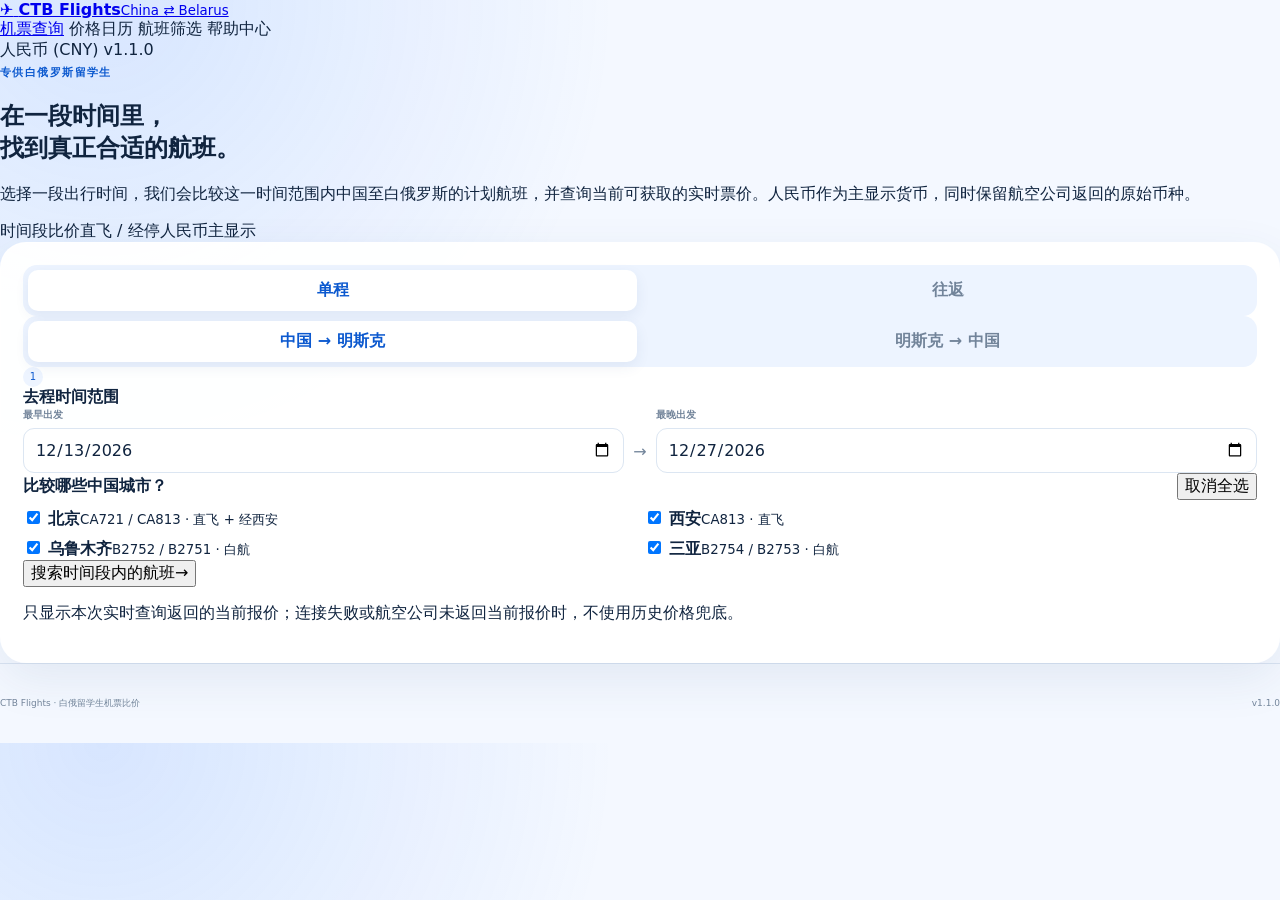
==== site/results.html @ 7a51fb87 "feat: add v1.1.0 dedicated comparison results page" ====
<!doctype html>
<html lang="zh-CN">
<head>
  <meta charset="utf-8">
  <meta name="viewport" content="width=device-width,initial-scale=1,viewport-fit=cover">
  <meta name="theme-color" content="#f4f7fb">
  <meta http-equiv="Cache-Control" content="no-cache, no-store, must-revalidate">
  <title>CTB Flights · 时间段航班价格比较</title>
  <link rel="stylesheet" href="./styles.css?v=1.1.0">
</head>
<body data-page="results">
  <header class="site-header">
    <a class="site-brand" href="./index.html"><span class="brand-mark">✈</span><span><strong>CTB Flights</strong><small>China ⇄ Belarus</small></span></a>
    <nav class="main-nav" aria-label="主导航">
      <a class="active" href="./index.html">机票查询</a>
      <a href="#calendarPanel">价格日历</a>
      <a href="#flightPanel">航班筛选</a>
      <span>帮助中心</span>
    </nav>
    <div class="header-actions"><span class="currency-chip">人民币 (CNY)</span><span class="version-chip" data-version></span></div>
  </header>

  <main class="results-main">
    <section class="results-intro">
      <div>
        <span class="eyebrow">搜索结果</span>
        <h1>时间段航班价格比较</h1>
        <p id="searchSummary">正在读取搜索条件…</p>
      </div>
      <div class="results-tools">
        <a id="editSearch" class="secondary-button" href="./index.html">修改搜索</a>
        <label class="sort-control">排序
          <select id="sortSelect">
            <option value="price">人民币价格最低</option>
            <option value="date">出发日期最早</option>
            <option value="duration">总时长最短</option>
          </select>
        </label>
      </div>
    </section>

    <div id="queryStatus" class="query-status"><span class="status-dot"></span>正在准备查询…</div>

    <section class="comparison-grid">
      <aside id="calendarPanel" class="panel calendar-panel">
        <div class="panel-title"><div><span class="eyebrow">日期视角</span><h2>价格日历</h2></div></div>
        <div id="calendarList" class="calendar-list"><div class="skeleton stack"></div></div>
      </aside>

      <section id="flightPanel" class="panel flight-panel">
        <div class="panel-title">
          <div><span class="eyebrow">快速比价</span><h2>航班横向比较</h2></div>
          <span id="resultCount" class="result-count">—</span>
        </div>
        <div id="flightList" class="flight-list">
          <div class="loading-card"><div class="spinner"></div><strong>正在查询航空公司当前价格…</strong><small>我们会逐批返回结果，单个航班失败不会拖累整批查询。</small></div>
        </div>
      </section>
    </section>
  </main>

  <footer class="site-footer"><span>CTB Flights · 白俄留学生机票比价</span><span data-version></span></footer>

  <script src="./js/flight-data.js?v=1.1.0" defer></script>
  <script src="./js/results.js?v=1.1.0" defer></script>
  <script src="./js/version.js?v=1.1.0" defer></script>
</body>
</html>
---- site/styles.css ----
/* CTB Flights v1.0.26 */
:root{--bg:#f4f8ff;--card:#fff;--text:#10243f;--muted:#72849a;--line:#dce6f2;--blue:#0c59cf;--blue2:#073f97;--green:#17845e;--green-bg:#eaf8f1;--red:#d53131;--orange:#a45b16;--shadow:0 16px 48px rgba(46,79,122,.09);--radius:22px}
*{box-sizing:border-box}html{scroll-behavior:smooth}body{margin:0;font-family:Inter,ui-sans-serif,system-ui,-apple-system,BlinkMacSystemFont,"Segoe UI","PingFang SC","Microsoft YaHei",sans-serif;color:var(--text);background:radial-gradient(circle at 8% 0,rgba(62,133,255,.16),transparent 32rem),var(--bg);-webkit-font-smoothing:antialiased}button,input,select{font:inherit}button{cursor:pointer}.hidden{display:none!important}.shell{width:min(1180px,calc(100% - 28px));margin:auto}.topbar{height:76px;display:flex;align-items:center;justify-content:space-between}.brand{display:flex;gap:11px;align-items:center}.brand-icon{width:40px;height:40px;border-radius:13px;display:grid;place-items:center;color:#fff;background:linear-gradient(145deg,var(--blue),var(--blue2));font-size:20px}.brand strong{display:block;font-size:15px}.brand small{display:block;color:var(--muted);font-size:10px;margin-top:2px}.version{padding:6px 10px;border:1px solid var(--line);border-radius:999px;background:rgba(255,255,255,.8);font-size:11px;color:var(--muted)}
.hero{display:grid;grid-template-columns:.92fr 1.08fr;gap:48px;align-items:center;padding:44px 0 54px}.eyebrow{font-size:11px;font-weight:850;letter-spacing:.13em;color:var(--blue)}.hero h1{font-size:clamp(40px,5.3vw,68px);line-height:1.05;letter-spacing:-.055em;margin:10px 0 16px}.hero p{font-size:16px;line-height:1.8;color:var(--muted);max-width:520px}.search-card,.panel{background:rgba(255,255,255,.94);border:1px solid rgba(255,255,255,.96);box-shadow:var(--shadow);border-radius:26px}.search-card{padding:22px}.segmented,.direction-tabs{display:grid;grid-template-columns:1fr 1fr;gap:6px;background:#edf4ff;padding:5px;border-radius:14px}.direction-tabs{margin-top:10px}.segmented button,.direction-tabs button{border:0;background:transparent;border-radius:10px;padding:10px;color:var(--muted);font-weight:750}.segmented button.active,.direction-tabs button.active{background:#fff;color:var(--blue);box-shadow:0 5px 14px rgba(46,79,122,.08)}.range{margin-top:18px}.range-label{display:flex;gap:8px;align-items:center;margin-bottom:8px;font-size:12px;font-weight:800}.step{width:20px;height:20px;border-radius:50%;display:grid;place-items:center;background:#edf4ff;color:var(--blue);font-size:10px}.date-grid{display:grid;grid-template-columns:1fr auto 1fr;gap:9px;align-items:end}.date-grid label span{display:block;margin-bottom:6px;font-size:10px;color:var(--muted);font-weight:700}.date-grid input{width:100%;padding:11px;border:1px solid var(--line);border-radius:11px;background:#fff;color:var(--text);outline:none}.date-grid input:focus{border-color:#91b8ef;box-shadow:0 0 0 3px rgba(12,89,207,.08)}.date-arrow{padding-bottom:12px;color:var(--muted)}.city-block{margin-top:18px}.field-head{display:flex;justify-content:space-between;align-items:center;margin-bottom:8px}.field-head span{font-size:11px;font-weight:750;color:var(--muted)}.text-btn{border:0;background:none;color:var(--blue);font-size:11px;font-weight:800}.city-grid{display:grid;grid-template-columns:1fr 1fr;gap:8px}.city-chip{display:flex;gap:8px;align-items:center;padding:10px;border:1px solid var(--line);border-radius:12px;background:#fff}.city-chip:has(input:checked){background:#f2f7ff;border-color:#a9c8ef}.city-chip input{accent-color:var(--blue)}.city-chip strong{font-size:13px}.city-chip small{display:block;color:var(--muted);font-size:9px;margin-top:2px;line-height:1.35}.search-btn{width:100%;border:0;border-radius:13px;background:linear-gradient(135deg,#0b63e5,#0948ad);color:#fff;padding:14px 16px;margin-top:18px;font-weight:850;display:flex;justify-content:space-between;align-items:center;box-shadow:0 11px 24px rgba(11,87,208,.2)}.search-btn:disabled{opacity:.65;cursor:wait}.source-note{margin-top:11px;padding:9px 11px;border-radius:11px;background:#f7faff;border:1px solid #e6edf7;color:#627791;font-size:9px;line-height:1.55}
.results{padding:24px 0 70px}.results-head{display:flex;align-items:end;justify-content:space-between;gap:20px;margin-bottom:14px}.results-head h2{font-size:27px;letter-spacing:-.03em;margin:5px 0 0}.sort{display:flex;align-items:center;gap:8px;color:var(--muted);font-size:10px}.sort select{border:1px solid var(--line);border-radius:10px;padding:8px 30px 8px 10px;background:#fff;color:var(--text)}.result-grid{display:grid;grid-template-columns:320px 1fr;gap:16px}.panel{padding:18px}.panel-head{display:flex;justify-content:space-between;align-items:center;margin-bottom:12px}.panel-head h3{margin:3px 0 0;font-size:18px}.count{padding:5px 8px;background:#edf4ff;color:var(--blue);font-size:9px;font-weight:850;border-radius:999px}.calendar-list{display:grid;gap:7px}.calendar-row{display:grid;grid-template-columns:62px 1fr auto;gap:8px;align-items:center;border:1px solid var(--line);border-radius:11px;padding:9px}.calendar-row.best{background:#f2fbf7;border-color:#b9e0d0}.calendar-date strong{font-size:11px;display:block}.calendar-date small,.calendar-route{font-size:9px;color:var(--muted)}.calendar-price{font-size:11px;font-weight:900;text-align:right}.calendar-price small{display:block;font-size:7px;font-weight:600;color:var(--muted);margin-top:2px}
.flight-list{display:grid;gap:8px}.flight-card{border:1px solid var(--line);border-radius:15px;background:#fff;overflow:hidden}.flight-card.best{border-color:#a9dac6}.flight-summary{display:grid;grid-template-columns:minmax(0,1fr) auto 22px;gap:10px;align-items:center;padding:13px 14px;cursor:pointer;min-height:78px}.flight-summary:hover{background:#fbfdff}.flight-card.open .flight-summary{background:#f8fbff;border-bottom:1px solid var(--line)}.summary-route{min-width:0}.summary-brand{display:flex;align-items:center;gap:7px;margin-bottom:6px}.summary-brand img{width:25px;height:16px;object-fit:contain}.type-pill{display:inline-flex;padding:4px 7px;border-radius:999px;background:var(--green-bg);color:var(--green);font-size:8px;font-weight:850}.type-pill.stop{background:#fff4e8;color:var(--orange)}.summary-route h4{margin:0;font-size:16px;white-space:normal;line-height:1.25}.summary-route small{display:block;margin-top:5px;color:var(--muted);font-size:9px}.summary-price{text-align:right;min-width:122px}.price-main{display:block;font-size:22px;font-weight:900;line-height:1.05}.price-native{display:block;margin-top:4px;color:var(--muted);font-size:8px}.price-tag{display:inline-block;margin-top:3px;font-size:8px;font-weight:850}.price-tag.business{color:var(--orange)}.price-tag.current{color:var(--green)}.price-tag.unavailable{color:var(--muted)}.chevron{font-size:18px;color:#8c9aad;transition:transform .18s}.flight-card.open .chevron{transform:rotate(180deg)}.flight-details{display:none;padding:0 14px 14px}.flight-card.open .flight-details{display:block}.leg-block+.leg-block{border-top:1px solid var(--line);margin-top:8px;padding-top:8px}.leg-label{font-size:9px;font-weight:850;color:var(--blue);margin-top:10px}.airline-line{display:flex;align-items:center;justify-content:space-between;gap:12px;padding:13px 0;border-bottom:1px solid var(--line)}.airline-id{display:flex;align-items:center;gap:10px;min-width:0}.airline-logo-wrap{width:148px;height:44px;display:flex;align-items:center;justify-content:flex-start;overflow:hidden}.airline-logo{display:block;max-width:142px;max-height:38px;object-fit:contain}.airline-text strong{display:block;font-size:11px}.airline-text small{display:block;font-size:8px;color:var(--muted)}.flight-no{text-align:right}.flight-no small{display:block;font-size:8px;color:var(--muted)}.flight-no strong{font-size:19px;color:var(--blue)}.timeline{display:grid;grid-template-columns:1fr 1.2fr 1fr;gap:12px;align-items:center;padding:16px 0}.airport-time strong{display:block;font-size:24px}.airport-time b{display:block;font-size:11px;margin-top:3px}.airport-time small{display:block;color:var(--muted);font-size:8px;margin-top:2px}.airport-time.end{text-align:right}.flight-mid{text-align:center;color:var(--muted);font-size:8px}.flight-line{height:1px;background:var(--line);position:relative;margin:8px 0}.flight-line:after{content:'✈';position:absolute;left:50%;top:50%;transform:translate(-50%,-50%);background:#fff;color:var(--blue);padding:0 5px}.chips{display:flex;gap:6px;flex-wrap:wrap;margin-bottom:10px}.chip{padding:5px 7px;background:#f4f7fb;border-radius:8px;color:#5f738b;font-size:8px}.official-box,.fare-box{border:1px solid #e2eaf4;border-radius:11px;background:#fbfdff;padding:10px;margin-top:9px}.official-box{background:#f3fbf7;border-color:#c8e7d9}.box-title{font-size:10px;font-weight:850;margin-bottom:7px}.fare-grid{display:grid;gap:5px}.fare-row{display:grid;grid-template-columns:1fr auto;gap:10px;border-top:1px dashed #e3eaf2;padding-top:6px;margin-top:2px;font-size:9px}.fare-row:first-child{border-top:0;padding-top:0}.fare-row span{color:var(--muted)}.fare-row strong{text-align:right}.seat-ok{color:var(--green)!important}.seat-none{color:var(--red)!important}.baggage-toggle{width:100%;border:1px solid var(--line);background:#fff;border-radius:10px;margin-top:9px;padding:9px 10px;display:flex;justify-content:space-between;color:#536b86;font-size:9px;font-weight:800}.baggage-content{display:none;padding:8px 10px;background:#f8faff;border-radius:0 0 10px 10px;font-size:9px;line-height:1.65;color:#5e7188}.baggage-wrap.open .baggage-content{display:block}.baggage-wrap.open .baggage-toggle{border-radius:10px 10px 0 0}.official-link{display:inline-block;margin-top:9px;font-size:9px;font-weight:800;color:var(--blue);text-decoration:none}.loading-card{min-height:150px;display:flex;flex-direction:column;align-items:center;justify-content:center;gap:10px;border:1px solid var(--line);border-radius:14px;background:#fbfdff;color:var(--muted);text-align:center}.spinner{width:30px;height:30px;border-radius:50%;border:3px solid #dce8f7;border-top-color:var(--blue);animation:spin .8s linear infinite}@keyframes spin{to{transform:rotate(360deg)}}.loading-card strong{font-size:13px;color:var(--text)}.loading-card small{font-size:9px}.empty{padding:28px;text-align:center;color:var(--muted);font-size:11px}.provider-warning{margin-bottom:10px;padding:9px 11px;border-radius:10px;background:#fffaf0;border:1px solid #eadfbf;font-size:9px;color:#6d6244;line-height:1.6}footer{min-height:80px;border-top:1px solid rgba(130,160,195,.25);display:flex;align-items:center;justify-content:space-between;color:var(--muted);font-size:9px}
@media(max-width:900px){.hero{grid-template-columns:1fr;gap:28px;padding-top:26px}.result-grid{grid-template-columns:1fr}.calendar-panel{order:2}.flights-panel{order:1}.calendar-list{display:flex;overflow-x:auto;padding-bottom:5px}.calendar-row{min-width:190px}.hero h1{font-size:48px}}
@media(max-width:620px){.shell{width:calc(100% - 18px)}.topbar{height:66px}.brand small{display:none}.hero{padding:18px 0 35px}.hero h1{font-size:38px}.hero p{font-size:13px}.search-card,.panel{border-radius:20px}.search-card{padding:14px}.date-grid{grid-template-columns:1fr}.date-arrow{display:none}.city-grid{grid-template-columns:1fr 1fr}.results-head{align-items:flex-start;flex-direction:column}.sort{width:100%;justify-content:space-between}.sort select{width:70%}.panel{padding:11px}.flight-summary{grid-template-columns:minmax(0,1fr) auto 18px;padding:11px;gap:7px}.summary-route h4{font-size:14px}.summary-price{min-width:104px}.price-main{font-size:19px}.airline-line{align-items:flex-start}.airline-logo-wrap{width:118px;height:38px}.airline-logo{max-width:114px;max-height:34px}.airline-text{display:none}.timeline{grid-template-columns:1fr .9fr 1fr;gap:6px}.airport-time strong{font-size:20px}.results-head h2{font-size:23px}footer{flex-direction:column;justify-content:center;gap:5px}.calendar-panel{display:none}}
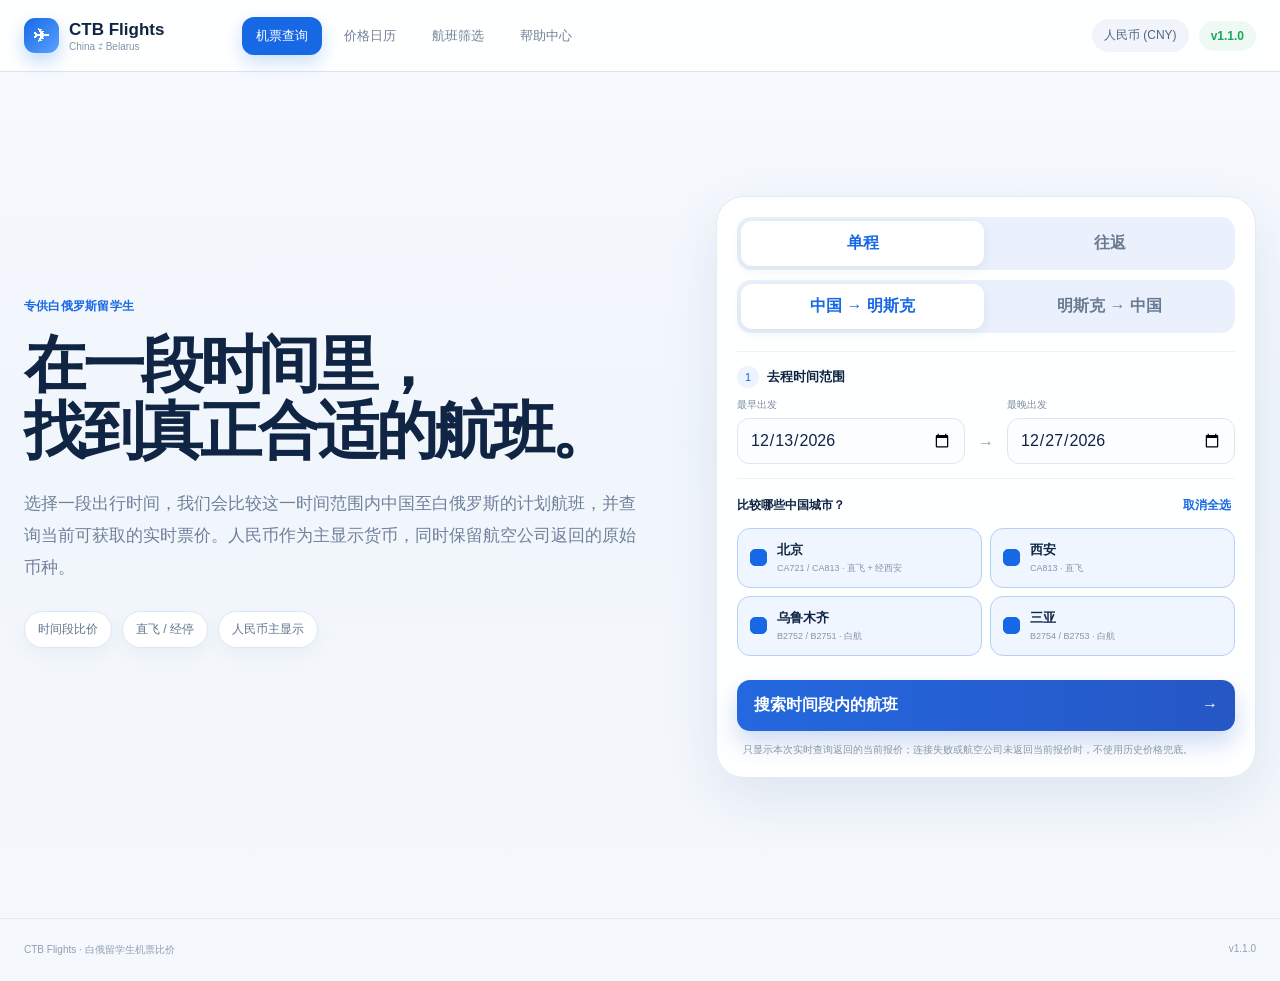
==== commit 3c6da2e9: "v1.1.0 load robust Air China logo renderer" ====
--- a/site/results.html
+++ b/site/results.html
@@ -7,6 +7,7 @@
   <meta http-equiv="Cache-Control" content="no-cache, no-store, must-revalidate">
   <title>CTB Flights · 时间段航班价格比较</title>
   <link rel="stylesheet" href="./styles.css?v=1.1.0">
+  <link rel="stylesheet" href="./logo-fix.css?v=1.1.0">
 </head>
 <body data-page="results">
   <header class="site-header">
@@ -63,6 +64,7 @@
 
   <script src="./js/flight-data.js?v=1.1.0" defer></script>
   <script src="./js/results.js?v=1.1.0" defer></script>
+  <script src="./js/logo-fix.js?v=1.1.0" defer></script>
   <script src="./js/version.js?v=1.1.0" defer></script>
 </body>
 </html>
--- a/site/styles.css
+++ b/site/styles.css
@@ -1,8 +1 @@
-/* CTB Flights v1.0.26 */
-:root{--bg:#f4f8ff;--card:#fff;--text:#10243f;--muted:#72849a;--line:#dce6f2;--blue:#0c59cf;--blue2:#073f97;--green:#17845e;--green-bg:#eaf8f1;--red:#d53131;--orange:#a45b16;--shadow:0 16px 48px rgba(46,79,122,.09);--radius:22px}
-*{box-sizing:border-box}html{scroll-behavior:smooth}body{margin:0;font-family:Inter,ui-sans-serif,system-ui,-apple-system,BlinkMacSystemFont,"Segoe UI","PingFang SC","Microsoft YaHei",sans-serif;color:var(--text);background:radial-gradient(circle at 8% 0,rgba(62,133,255,.16),transparent 32rem),var(--bg);-webkit-font-smoothing:antialiased}button,input,select{font:inherit}button{cursor:pointer}.hidden{display:none!important}.shell{width:min(1180px,calc(100% - 28px));margin:auto}.topbar{height:76px;display:flex;align-items:center;justify-content:space-between}.brand{display:flex;gap:11px;align-items:center}.brand-icon{width:40px;height:40px;border-radius:13px;display:grid;place-items:center;color:#fff;background:linear-gradient(145deg,var(--blue),var(--blue2));font-size:20px}.brand strong{display:block;font-size:15px}.brand small{display:block;color:var(--muted);font-size:10px;margin-top:2px}.version{padding:6px 10px;border:1px solid var(--line);border-radius:999px;background:rgba(255,255,255,.8);font-size:11px;color:var(--muted)}
-.hero{display:grid;grid-template-columns:.92fr 1.08fr;gap:48px;align-items:center;padding:44px 0 54px}.eyebrow{font-size:11px;font-weight:850;letter-spacing:.13em;color:var(--blue)}.hero h1{font-size:clamp(40px,5.3vw,68px);line-height:1.05;letter-spacing:-.055em;margin:10px 0 16px}.hero p{font-size:16px;line-height:1.8;color:var(--muted);max-width:520px}.search-card,.panel{background:rgba(255,255,255,.94);border:1px solid rgba(255,255,255,.96);box-shadow:var(--shadow);border-radius:26px}.search-card{padding:22px}.segmented,.direction-tabs{display:grid;grid-template-columns:1fr 1fr;gap:6px;background:#edf4ff;padding:5px;border-radius:14px}.direction-tabs{margin-top:10px}.segmented button,.direction-tabs button{border:0;background:transparent;border-radius:10px;padding:10px;color:var(--muted);font-weight:750}.segmented button.active,.direction-tabs button.active{background:#fff;color:var(--blue);box-shadow:0 5px 14px rgba(46,79,122,.08)}.range{margin-top:18px}.range-label{display:flex;gap:8px;align-items:center;margin-bottom:8px;font-size:12px;font-weight:800}.step{width:20px;height:20px;border-radius:50%;display:grid;place-items:center;background:#edf4ff;color:var(--blue);font-size:10px}.date-grid{display:grid;grid-template-columns:1fr auto 1fr;gap:9px;align-items:end}.date-grid label span{display:block;margin-bottom:6px;font-size:10px;color:var(--muted);font-weight:700}.date-grid input{width:100%;padding:11px;border:1px solid var(--line);border-radius:11px;background:#fff;color:var(--text);outline:none}.date-grid input:focus{border-color:#91b8ef;box-shadow:0 0 0 3px rgba(12,89,207,.08)}.date-arrow{padding-bottom:12px;color:var(--muted)}.city-block{margin-top:18px}.field-head{display:flex;justify-content:space-between;align-items:center;margin-bottom:8px}.field-head span{font-size:11px;font-weight:750;color:var(--muted)}.text-btn{border:0;background:none;color:var(--blue);font-size:11px;font-weight:800}.city-grid{display:grid;grid-template-columns:1fr 1fr;gap:8px}.city-chip{display:flex;gap:8px;align-items:center;padding:10px;border:1px solid var(--line);border-radius:12px;background:#fff}.city-chip:has(input:checked){background:#f2f7ff;border-color:#a9c8ef}.city-chip input{accent-color:var(--blue)}.city-chip strong{font-size:13px}.city-chip small{display:block;color:var(--muted);font-size:9px;margin-top:2px;line-height:1.35}.search-btn{width:100%;border:0;border-radius:13px;background:linear-gradient(135deg,#0b63e5,#0948ad);color:#fff;padding:14px 16px;margin-top:18px;font-weight:850;display:flex;justify-content:space-between;align-items:center;box-shadow:0 11px 24px rgba(11,87,208,.2)}.search-btn:disabled{opacity:.65;cursor:wait}.source-note{margin-top:11px;padding:9px 11px;border-radius:11px;background:#f7faff;border:1px solid #e6edf7;color:#627791;font-size:9px;line-height:1.55}
-.results{padding:24px 0 70px}.results-head{display:flex;align-items:end;justify-content:space-between;gap:20px;margin-bottom:14px}.results-head h2{font-size:27px;letter-spacing:-.03em;margin:5px 0 0}.sort{display:flex;align-items:center;gap:8px;color:var(--muted);font-size:10px}.sort select{border:1px solid var(--line);border-radius:10px;padding:8px 30px 8px 10px;background:#fff;color:var(--text)}.result-grid{display:grid;grid-template-columns:320px 1fr;gap:16px}.panel{padding:18px}.panel-head{display:flex;justify-content:space-between;align-items:center;margin-bottom:12px}.panel-head h3{margin:3px 0 0;font-size:18px}.count{padding:5px 8px;background:#edf4ff;color:var(--blue);font-size:9px;font-weight:850;border-radius:999px}.calendar-list{display:grid;gap:7px}.calendar-row{display:grid;grid-template-columns:62px 1fr auto;gap:8px;align-items:center;border:1px solid var(--line);border-radius:11px;padding:9px}.calendar-row.best{background:#f2fbf7;border-color:#b9e0d0}.calendar-date strong{font-size:11px;display:block}.calendar-date small,.calendar-route{font-size:9px;color:var(--muted)}.calendar-price{font-size:11px;font-weight:900;text-align:right}.calendar-price small{display:block;font-size:7px;font-weight:600;color:var(--muted);margin-top:2px}
-.flight-list{display:grid;gap:8px}.flight-card{border:1px solid var(--line);border-radius:15px;background:#fff;overflow:hidden}.flight-card.best{border-color:#a9dac6}.flight-summary{display:grid;grid-template-columns:minmax(0,1fr) auto 22px;gap:10px;align-items:center;padding:13px 14px;cursor:pointer;min-height:78px}.flight-summary:hover{background:#fbfdff}.flight-card.open .flight-summary{background:#f8fbff;border-bottom:1px solid var(--line)}.summary-route{min-width:0}.summary-brand{display:flex;align-items:center;gap:7px;margin-bottom:6px}.summary-brand img{width:25px;height:16px;object-fit:contain}.type-pill{display:inline-flex;padding:4px 7px;border-radius:999px;background:var(--green-bg);color:var(--green);font-size:8px;font-weight:850}.type-pill.stop{background:#fff4e8;color:var(--orange)}.summary-route h4{margin:0;font-size:16px;white-space:normal;line-height:1.25}.summary-route small{display:block;margin-top:5px;color:var(--muted);font-size:9px}.summary-price{text-align:right;min-width:122px}.price-main{display:block;font-size:22px;font-weight:900;line-height:1.05}.price-native{display:block;margin-top:4px;color:var(--muted);font-size:8px}.price-tag{display:inline-block;margin-top:3px;font-size:8px;font-weight:850}.price-tag.business{color:var(--orange)}.price-tag.current{color:var(--green)}.price-tag.unavailable{color:var(--muted)}.chevron{font-size:18px;color:#8c9aad;transition:transform .18s}.flight-card.open .chevron{transform:rotate(180deg)}.flight-details{display:none;padding:0 14px 14px}.flight-card.open .flight-details{display:block}.leg-block+.leg-block{border-top:1px solid var(--line);margin-top:8px;padding-top:8px}.leg-label{font-size:9px;font-weight:850;color:var(--blue);margin-top:10px}.airline-line{display:flex;align-items:center;justify-content:space-between;gap:12px;padding:13px 0;border-bottom:1px solid var(--line)}.airline-id{display:flex;align-items:center;gap:10px;min-width:0}.airline-logo-wrap{width:148px;height:44px;display:flex;align-items:center;justify-content:flex-start;overflow:hidden}.airline-logo{display:block;max-width:142px;max-height:38px;object-fit:contain}.airline-text strong{display:block;font-size:11px}.airline-text small{display:block;font-size:8px;color:var(--muted)}.flight-no{text-align:right}.flight-no small{display:block;font-size:8px;color:var(--muted)}.flight-no strong{font-size:19px;color:var(--blue)}.timeline{display:grid;grid-template-columns:1fr 1.2fr 1fr;gap:12px;align-items:center;padding:16px 0}.airport-time strong{display:block;font-size:24px}.airport-time b{display:block;font-size:11px;margin-top:3px}.airport-time small{display:block;color:var(--muted);font-size:8px;margin-top:2px}.airport-time.end{text-align:right}.flight-mid{text-align:center;color:var(--muted);font-size:8px}.flight-line{height:1px;background:var(--line);position:relative;margin:8px 0}.flight-line:after{content:'✈';position:absolute;left:50%;top:50%;transform:translate(-50%,-50%);background:#fff;color:var(--blue);padding:0 5px}.chips{display:flex;gap:6px;flex-wrap:wrap;margin-bottom:10px}.chip{padding:5px 7px;background:#f4f7fb;border-radius:8px;color:#5f738b;font-size:8px}.official-box,.fare-box{border:1px solid #e2eaf4;border-radius:11px;background:#fbfdff;padding:10px;margin-top:9px}.official-box{background:#f3fbf7;border-color:#c8e7d9}.box-title{font-size:10px;font-weight:850;margin-bottom:7px}.fare-grid{display:grid;gap:5px}.fare-row{display:grid;grid-template-columns:1fr auto;gap:10px;border-top:1px dashed #e3eaf2;padding-top:6px;margin-top:2px;font-size:9px}.fare-row:first-child{border-top:0;padding-top:0}.fare-row span{color:var(--muted)}.fare-row strong{text-align:right}.seat-ok{color:var(--green)!important}.seat-none{color:var(--red)!important}.baggage-toggle{width:100%;border:1px solid var(--line);background:#fff;border-radius:10px;margin-top:9px;padding:9px 10px;display:flex;justify-content:space-between;color:#536b86;font-size:9px;font-weight:800}.baggage-content{display:none;padding:8px 10px;background:#f8faff;border-radius:0 0 10px 10px;font-size:9px;line-height:1.65;color:#5e7188}.baggage-wrap.open .baggage-content{display:block}.baggage-wrap.open .baggage-toggle{border-radius:10px 10px 0 0}.official-link{display:inline-block;margin-top:9px;font-size:9px;font-weight:800;color:var(--blue);text-decoration:none}.loading-card{min-height:150px;display:flex;flex-direction:column;align-items:center;justify-content:center;gap:10px;border:1px solid var(--line);border-radius:14px;background:#fbfdff;color:var(--muted);text-align:center}.spinner{width:30px;height:30px;border-radius:50%;border:3px solid #dce8f7;border-top-color:var(--blue);animation:spin .8s linear infinite}@keyframes spin{to{transform:rotate(360deg)}}.loading-card strong{font-size:13px;color:var(--text)}.loading-card small{font-size:9px}.empty{padding:28px;text-align:center;color:var(--muted);font-size:11px}.provider-warning{margin-bottom:10px;padding:9px 11px;border-radius:10px;background:#fffaf0;border:1px solid #eadfbf;font-size:9px;color:#6d6244;line-height:1.6}footer{min-height:80px;border-top:1px solid rgba(130,160,195,.25);display:flex;align-items:center;justify-content:space-between;color:var(--muted);font-size:9px}
-@media(max-width:900px){.hero{grid-template-columns:1fr;gap:28px;padding-top:26px}.result-grid{grid-template-columns:1fr}.calendar-panel{order:2}.flights-panel{order:1}.calendar-list{display:flex;overflow-x:auto;padding-bottom:5px}.calendar-row{min-width:190px}.hero h1{font-size:48px}}
-@media(max-width:620px){.shell{width:calc(100% - 18px)}.topbar{height:66px}.brand small{display:none}.hero{padding:18px 0 35px}.hero h1{font-size:38px}.hero p{font-size:13px}.search-card,.panel{border-radius:20px}.search-card{padding:14px}.date-grid{grid-template-columns:1fr}.date-arrow{display:none}.city-grid{grid-template-columns:1fr 1fr}.results-head{align-items:flex-start;flex-direction:column}.sort{width:100%;justify-content:space-between}.sort select{width:70%}.panel{padding:11px}.flight-summary{grid-template-columns:minmax(0,1fr) auto 18px;padding:11px;gap:7px}.summary-route h4{font-size:14px}.summary-price{min-width:104px}.price-main{font-size:19px}.airline-line{align-items:flex-start}.airline-logo-wrap{width:118px;height:38px}.airline-logo{max-width:114px;max-height:34px}.airline-text{display:none}.timeline{grid-template-columns:1fr .9fr 1fr;gap:6px}.airport-time strong{font-size:20px}.results-head h2{font-size:23px}footer{flex-direction:column;justify-content:center;gap:5px}.calendar-panel{display:none}}
+:root{--bg:#f3f7fd;--panel:#fff;--ink:#102544;--muted:#6e7f98;--line:#dce6f3;--blue:#1768e5;--blue2:#2f63d8;--blue-soft:#edf4ff;--green:#18a75b;--green-soft:#e9f8ef;--orange:#c7842b;--orange-soft:#fff4df;--shadow:0 20px 55px rgba(35,75,132,.10);--radius:24px;font-family:Inter,"PingFang SC","Microsoft YaHei",Arial,sans-serif}*{box-sizing:border-box}html{scroll-behavior:smooth}body{margin:0;background:linear-gradient(180deg,#f7faff 0,#f1f6fc 45%,#f5f8fc 100%);color:var(--ink);min-height:100vh}button,input,select{font:inherit}button{cursor:pointer}a{color:inherit;text-decoration:none}.hidden{display:none!important}.site-header{height:72px;padding:0 max(24px,calc((100vw - 1440px)/2));display:flex;align-items:center;gap:30px;background:rgba(255,255,255,.86);backdrop-filter:blur(14px);border-bottom:1px solid rgba(213,225,241,.9);position:sticky;top:0;z-index:30}.site-brand{display:flex;align-items:center;gap:10px;min-width:188px}.brand-mark{width:35px;height:35px;display:grid;place-items:center;border-radius:11px;background:linear-gradient(135deg,#1768e5,#59a2ff);color:#fff;box-shadow:0 8px 18px rgba(23,104,229,.25)}.site-brand strong{display:block;font-size:17px}.site-brand small{display:block;font-size:10px;color:#8493a9;margin-top:1px}.main-nav{display:flex;align-items:center;gap:8px;flex:1}.main-nav a,.main-nav span{padding:10px 14px;border-radius:12px;font-size:13px;color:#72829a;white-space:nowrap}.main-nav .active{background:var(--blue);color:#fff;box-shadow:0 7px 18px rgba(23,104,229,.22)}.header-actions{display:flex;align-items:center;gap:10px}.currency-chip,.version-chip{font-size:12px;padding:8px 12px;border-radius:999px;background:#f1f5fb;color:#52647e}.version-chip{color:var(--green);font-weight:800;background:#eef9f3}.home-main{max-width:1320px;margin:0 auto;padding:70px 24px 86px}.home-hero{display:grid;grid-template-columns:minmax(0,1fr) 540px;gap:72px;align-items:center;min-height:690px}.hero-copy{padding:20px 0 50px}.eyebrow{font-size:12px;font-weight:800;color:var(--blue);letter-spacing:.02em}.hero-copy h1{font-size:62px;line-height:1.06;letter-spacing:-.055em;margin:17px 0 24px;max-width:660px}.hero-copy p{font-size:17px;line-height:1.9;color:#6f819b;max-width:630px}.hero-points{display:flex;flex-wrap:wrap;gap:10px;margin-top:26px}.hero-points span{font-size:12px;padding:9px 13px;border-radius:999px;background:#fff;border:1px solid var(--line);color:#62758f;box-shadow:0 6px 18px rgba(34,74,127,.05)}.search-card{background:rgba(255,255,255,.96);border:1px solid #e1eaf5;border-radius:28px;padding:20px;box-shadow:var(--shadow)}.segmented{display:grid;grid-template-columns:1fr 1fr;gap:4px;background:#eaf1fc;border-radius:14px;padding:4px;margin-bottom:10px}.segmented button{border:0;background:transparent;color:#6a7a92;border-radius:11px;padding:12px;font-weight:750}.segmented button.active{background:#fff;color:var(--blue);box-shadow:0 3px 12px rgba(39,76,129,.09)}.direction-segment{margin-bottom:18px}.form-section{padding:14px 0;border-top:1px solid #edf2f7}.section-title{display:flex;align-items:center;gap:8px;margin-bottom:10px;font-size:13px}.step{width:22px;height:22px;border-radius:50%;display:grid;place-items:center;background:var(--blue-soft);color:var(--blue);font-size:11px}.date-grid{display:grid;grid-template-columns:1fr 26px 1fr;align-items:end;gap:8px}.date-grid label span{display:block;font-size:10px;color:#7f8ea2;margin-bottom:6px}.date-grid input{width:100%;padding:12px;border:1px solid var(--line);border-radius:12px;background:#fbfdff;color:var(--ink);outline:none}.date-grid input:focus{border-color:#91b8f3;box-shadow:0 0 0 3px rgba(23,104,229,.08)}.date-arrow{height:42px;display:grid;place-items:center;color:#8b9bb0}.field-head{display:flex;justify-content:space-between;align-items:center;margin-bottom:10px;font-size:12px}.link-button{border:0;background:none;color:var(--blue);font-weight:700;padding:4px}.city-grid{display:grid;grid-template-columns:1fr 1fr;gap:8px}.city-option{position:relative;display:flex;align-items:center;gap:10px;border:1px solid var(--line);border-radius:13px;padding:11px 12px;background:#fbfdff;cursor:pointer;min-height:60px}.city-option input{position:absolute;opacity:0;pointer-events:none}.city-check{width:17px;height:17px;border-radius:5px;border:1.5px solid #aebbd0;background:#fff;flex:0 0 auto}.city-option:has(input:checked){border-color:#b8cff6;background:#f0f6ff}.city-option:has(input:checked) .city-check{background:var(--blue);border-color:var(--blue);box-shadow:inset 0 0 0 4px var(--blue)}.city-option strong{font-size:13px;display:block}.city-option small{display:block;color:#8695a9;font-size:9px;margin-top:3px}.primary-search{width:100%;margin-top:10px;border:0;border-radius:13px;background:linear-gradient(90deg,#2468df,#2657c5);color:#fff;padding:15px 17px;display:flex;justify-content:space-between;align-items:center;font-weight:800;box-shadow:0 12px 24px rgba(30,92,205,.22)}.primary-search:disabled{opacity:.65;cursor:wait}.search-note{font-size:10px;line-height:1.55;color:#8796a9;margin:11px 6px 0}.site-footer{max-width:1320px;margin:0 auto;padding:24px;display:flex;justify-content:space-between;color:#90a0b4;font-size:10px;border-top:1px solid #e1e9f3}.results-main{max-width:1440px;margin:0 auto;padding:52px 24px 80px}.results-intro{display:flex;justify-content:space-between;gap:30px;align-items:flex-end;margin-bottom:16px}.results-intro h1{font-size:34px;margin:8px 0 8px;letter-spacing:-.035em}.results-intro p{margin:0;color:#72829a;font-size:13px}.results-tools{display:flex;align-items:center;gap:12px}.secondary-button{padding:11px 15px;border:1px solid var(--line);border-radius:12px;background:#fff;color:var(--blue);font-weight:700;font-size:12px}.sort-control{display:flex;align-items:center;gap:8px;font-size:11px;color:#77869b}.sort-control select{border:1px solid var(--line);border-radius:12px;background:#fff;padding:11px 38px 11px 13px;color:var(--ink);outline:none}.query-status{display:flex;align-items:center;gap:8px;min-height:34px;margin:12px 0 16px;padding:8px 12px;border:1px solid #e2eaf4;background:#f9fbfe;border-radius:10px;color:#74849a;font-size:11px}.status-dot{width:7px;height:7px;border-radius:50%;background:var(--blue);box-shadow:0 0 0 4px rgba(23,104,229,.08)}.comparison-grid{display:grid;grid-template-columns:310px minmax(0,1fr);gap:16px;align-items:start}.panel{background:rgba(255,255,255,.96);border:1px solid #e2eaf4;border-radius:26px;box-shadow:var(--shadow)}.calendar-panel{padding:18px;position:sticky;top:90px}.flight-panel{padding:18px}.panel-title{display:flex;justify-content:space-between;align-items:center;margin-bottom:14px}.panel-title h2{margin:5px 0 0;font-size:20px;letter-spacing:-.02em}.result-count{font-size:11px;padding:7px 10px;border-radius:999px;background:var(--blue-soft);color:var(--blue);font-weight:750}.calendar-list{display:flex;flex-direction:column;gap:8px}.calendar-row{display:grid;grid-template-columns:78px minmax(0,1fr) 84px;gap:8px;align-items:center;border:1px solid var(--line);border-radius:13px;padding:11px;background:#fff;min-height:67px}.calendar-row.best{border-color:#b8dfca;background:#f1fbf5}.calendar-date strong,.calendar-price strong{display:block;font-size:13px}.calendar-date small,.calendar-route small,.calendar-price small{display:block;font-size:9px;color:#8797ab;margin-top:3px}.calendar-route span{display:block;font-size:9.5px;color:#647891;white-space:nowrap;overflow:hidden;text-overflow:ellipsis}.calendar-price{text-align:right}.calendar-row.best .calendar-price small{color:var(--green);font-weight:750}.flight-list{display:flex;flex-direction:column;gap:10px}.flight-card{border:1px solid var(--line);border-radius:16px;background:#fff;overflow:hidden;transition:.18s ease}.flight-card.best{border-color:#9fdab9}.flight-card:hover{box-shadow:0 8px 25px rgba(32,72,124,.07)}.flight-summary{width:100%;display:grid;grid-template-columns:minmax(270px,1.25fr) 220px 160px 24px;gap:16px;align-items:center;border:0;background:transparent;text-align:left;padding:15px 17px;color:inherit}.route-line{display:flex;align-items:center;gap:10px;min-width:0}.route-line h3{font-size:17px;letter-spacing:-.02em;margin:0;white-space:nowrap;overflow:hidden;text-overflow:ellipsis}.route-tag{font-size:9px;padding:5px 8px;border-radius:999px;background:var(--green-soft);color:#1c9252;font-weight:750;white-space:nowrap}.route-tag.stop{background:var(--orange-soft);color:var(--orange)}.summary-route>small{display:block;color:#8493a7;font-size:10px;margin-top:5px}.summary-airline{display:flex;align-items:center;justify-content:center;min-height:50px}.summary-logo{display:block;max-width:185px;max-height:52px;width:auto;height:auto;object-fit:contain}.summary-logo.carrier-ca{max-width:160px}.summary-price{text-align:right}.summary-price strong{display:block;font-size:22px;letter-spacing:-.025em}.summary-price small{display:block;margin-top:3px;color:#7c8da4;font-size:10px}.summary-price em{display:inline-block;margin-top:5px;font-style:normal;font-size:9px;background:var(--green);color:#fff;padding:4px 8px;border-radius:999px}.chevron{color:#7890aa;font-size:17px;transition:transform .2s}.flight-card.open .chevron{transform:rotate(180deg)}.flight-details{display:none;border-top:1px solid var(--line);padding:0 18px 18px}.flight-card.open .flight-details{display:block}.leg-detail{padding:13px 0}.leg-detail+.leg-detail{border-top:1px solid #e8eef5}.detail-label{font-size:11px;color:var(--blue);font-weight:800;margin-bottom:9px}.airline-detail-head{display:flex;align-items:center;justify-content:space-between;border-bottom:1px solid var(--line);padding:6px 0 14px}.detail-logo{display:block;max-width:260px;max-height:74px;width:auto;height:auto;object-fit:contain}.detail-logo.carrier-ca{max-width:235px}.flight-number{text-align:right}.flight-number small{display:block;color:#8595aa;font-size:9px}.flight-number strong{display:block;color:#245dcf;font-size:22px;margin-top:3px}.timeline{display:grid;grid-template-columns:180px 1fr 180px;gap:20px;align-items:center;padding:20px 0}.timeline>div>strong{display:block;font-size:30px}.timeline>div>b{display:block;font-size:13px;margin-top:3px}.timeline>div>small{display:block;font-size:9px;color:#8998ab;margin-top:3px}.timeline-end{text-align:right}.timeline-mid{text-align:center;color:#74869c;font-size:10px}.timeline-mid i{display:block;height:1px;background:linear-gradient(90deg,#ccd8e7,#75a5e9,#ccd8e7);position:relative;margin:9px 0}.timeline-mid i:after{content:'✈';position:absolute;left:50%;top:50%;transform:translate(-50%,-50%);background:#fff;color:var(--blue);padding:0 7px;font-style:normal}.detail-chips{display:flex;flex-wrap:wrap;gap:6px}.detail-chips span{font-size:9px;color:#667a93;padding:6px 9px;border-radius:999px;background:#f3f6fa}.fare-box{margin-top:14px;border:1px solid var(--line);background:#fbfcfe;border-radius:13px;padding:11px 13px}.fare-box.live-box{background:#f4fbf7;border-color:#cfe8db}.fare-title{font-size:11px;font-weight:800;margin-bottom:7px}.fare-row{display:flex;justify-content:space-between;gap:16px;padding:5px 0;border-top:1px dashed #e3eaf2;font-size:10px}.fare-row span{color:#7d8ca0}.fare-row strong{text-align:right}.baggage-block{margin-top:10px;border:1px solid var(--line);border-radius:12px;overflow:hidden}.baggage-toggle{width:100%;border:0;background:#fff;display:flex;justify-content:space-between;padding:11px 13px;color:#294565;font-size:10px;font-weight:750}.baggage-content{display:none;padding:11px 13px;border-top:1px solid var(--line);background:#fafcff;color:#65778f;font-size:10px;line-height:1.65}.baggage-block.open .baggage-content{display:block}.official-link{display:inline-block;margin-top:12px;color:var(--blue);font-size:10px;font-weight:750}.loading-card{min-height:240px;display:flex;flex-direction:column;align-items:center;justify-content:center;text-align:center;color:#71839a}.loading-card strong{margin-top:13px;font-size:15px;color:var(--ink)}.loading-card small{margin-top:6px;font-size:10px}.spinner{width:30px;height:30px;border-radius:50%;border:3px solid #dfe9f6;border-top-color:var(--blue);animation:spin .8s linear infinite}.skeleton.stack{height:310px;border-radius:14px;background:linear-gradient(100deg,#f0f4f9 25%,#f8fbfe 37%,#f0f4f9 63%);background-size:400% 100%;animation:shimmer 1.2s infinite}.empty{padding:38px;text-align:center;color:#8a99ad;font-size:12px}@keyframes spin{to{transform:rotate(360deg)}}@keyframes shimmer{0%{background-position:100% 0}100%{background-position:0 0}}@media(max-width:1080px){.main-nav{display:none}.home-hero{grid-template-columns:1fr;gap:30px;min-height:auto}.hero-copy{text-align:center;padding-bottom:0}.hero-copy h1,.hero-copy p{margin-left:auto;margin-right:auto}.search-card{max-width:600px;width:100%;margin:0 auto}.comparison-grid{grid-template-columns:1fr}.calendar-panel{position:static}.calendar-list{display:grid;grid-template-columns:repeat(2,minmax(0,1fr))}.flight-summary{grid-template-columns:minmax(250px,1fr) 180px 150px 24px}.summary-logo{max-width:160px}}@media(max-width:760px){.site-header{height:62px;padding:0 14px;gap:10px}.site-brand{min-width:0}.site-brand small{display:none}.currency-chip{display:none}.version-chip{padding:6px 9px}.home-main{padding:32px 16px 58px}.home-hero{gap:24px}.hero-copy{text-align:left}.hero-copy h1{font-size:43px;letter-spacing:-.045em;margin-top:12px}.hero-copy p{font-size:14px;line-height:1.75}.search-card{padding:14px;border-radius:22px}.city-grid{grid-template-columns:1fr}.date-grid{grid-template-columns:1fr 18px 1fr}.results-main{padding:30px 12px 60px}.results-intro{align-items:flex-start;flex-direction:column}.results-intro h1{font-size:28px}.results-tools{width:100%;justify-content:space-between}.sort-control select{max-width:190px}.comparison-grid{gap:12px}.panel{border-radius:20px}.calendar-panel,.flight-panel{padding:12px}.calendar-list{display:flex;flex-direction:row;overflow-x:auto;padding-bottom:4px}.calendar-row{min-width:250px}.flight-summary{grid-template-columns:minmax(0,1fr) 100px 18px;gap:8px;padding:13px}.summary-airline{display:none}.route-line{gap:6px}.route-line h3{font-size:15px}.summary-price strong{font-size:18px}.summary-price small{font-size:8px;max-width:100px;white-space:nowrap;overflow:hidden;text-overflow:ellipsis}.timeline{grid-template-columns:1fr 100px 1fr;gap:8px}.timeline>div>strong{font-size:24px}.detail-logo{max-width:190px}.airline-detail-head{align-items:flex-start}.site-footer{padding:18px 14px;flex-direction:column;gap:6px}}@media(max-width:460px){.hero-copy h1{font-size:38px}.date-grid{grid-template-columns:1fr}.date-arrow{height:18px}.calendar-row{min-width:235px}.flight-summary{grid-template-columns:minmax(0,1fr) 88px 16px}.route-tag{font-size:8px;padding:4px 6px}.summary-price strong{font-size:17px}.timeline{grid-template-columns:1fr}.timeline-mid{padding:3px 0}.timeline-end{text-align:left}.airline-detail-head{gap:12px}.detail-logo{max-width:160px}.flight-number strong{font-size:19px}}
--- a/site/logo-fix.css
+++ b/site/logo-fix.css
@@ -0,0 +1 @@
+.airchina-fallback{display:inline-flex;align-items:center;gap:10px;min-width:190px;color:#111;line-height:1}.airchina-fallback-mark{display:grid;place-items:center;width:46px;height:46px;border-radius:50%;border:3px solid #d9232e;color:#d9232e;font-weight:900;font-size:12px}.airchina-fallback-text{display:flex;flex-direction:column;align-items:flex-start;gap:5px}.airchina-fallback-text b{font-size:22px;font-weight:900;font-style:italic;letter-spacing:.02em}.airchina-fallback-text small{font-size:12px;font-weight:700;color:#111}.summary-airline .airchina-fallback{transform:scale(.82);transform-origin:center}.airline-detail-head .airchina-fallback{transform:scale(1.05);transform-origin:left center}@media(max-width:760px){.airchina-fallback{min-width:150px;gap:7px}.airchina-fallback-mark{width:36px;height:36px;font-size:10px}.airchina-fallback-text b{font-size:17px}.airchina-fallback-text small{font-size:10px}}
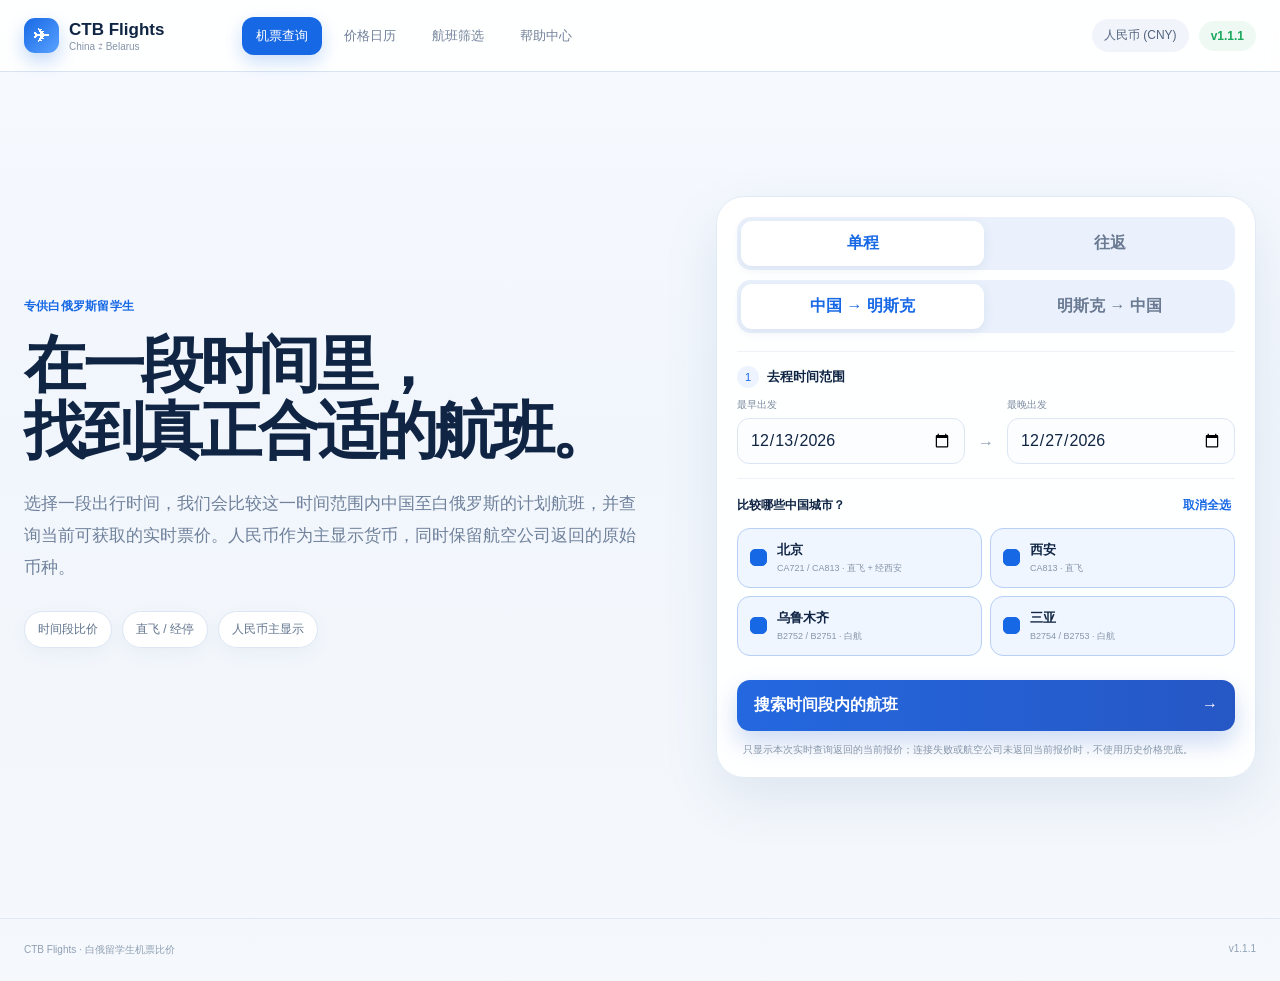
==== commit 42dc4d48: "v1.1.1 refresh results and logo assets" ====
--- a/site/results.html
+++ b/site/results.html
@@ -6,8 +6,8 @@
   <meta name="theme-color" content="#f4f7fb">
   <meta http-equiv="Cache-Control" content="no-cache, no-store, must-revalidate">
   <title>CTB Flights · 时间段航班价格比较</title>
-  <link rel="stylesheet" href="./styles.css?v=1.1.0">
-  <link rel="stylesheet" href="./logo-fix.css?v=1.1.0">
+  <link rel="stylesheet" href="./styles.css?v=1.1.1">
+  <link rel="stylesheet" href="./logo-fix.css?v=1.1.1">
 </head>
 <body data-page="results">
   <header class="site-header">
@@ -62,9 +62,9 @@
 
   <footer class="site-footer"><span>CTB Flights · 白俄留学生机票比价</span><span data-version></span></footer>
 
-  <script src="./js/flight-data.js?v=1.1.0" defer></script>
-  <script src="./js/results.js?v=1.1.0" defer></script>
-  <script src="./js/logo-fix.js?v=1.1.0" defer></script>
-  <script src="./js/version.js?v=1.1.0" defer></script>
+  <script src="./js/flight-data.js?v=1.1.1" defer></script>
+  <script src="./js/results.js?v=1.1.1" defer></script>
+  <script src="./js/logo-fix.js?v=1.1.1" defer></script>
+  <script src="./js/version.js?v=1.1.1" defer></script>
 </body>
 </html>
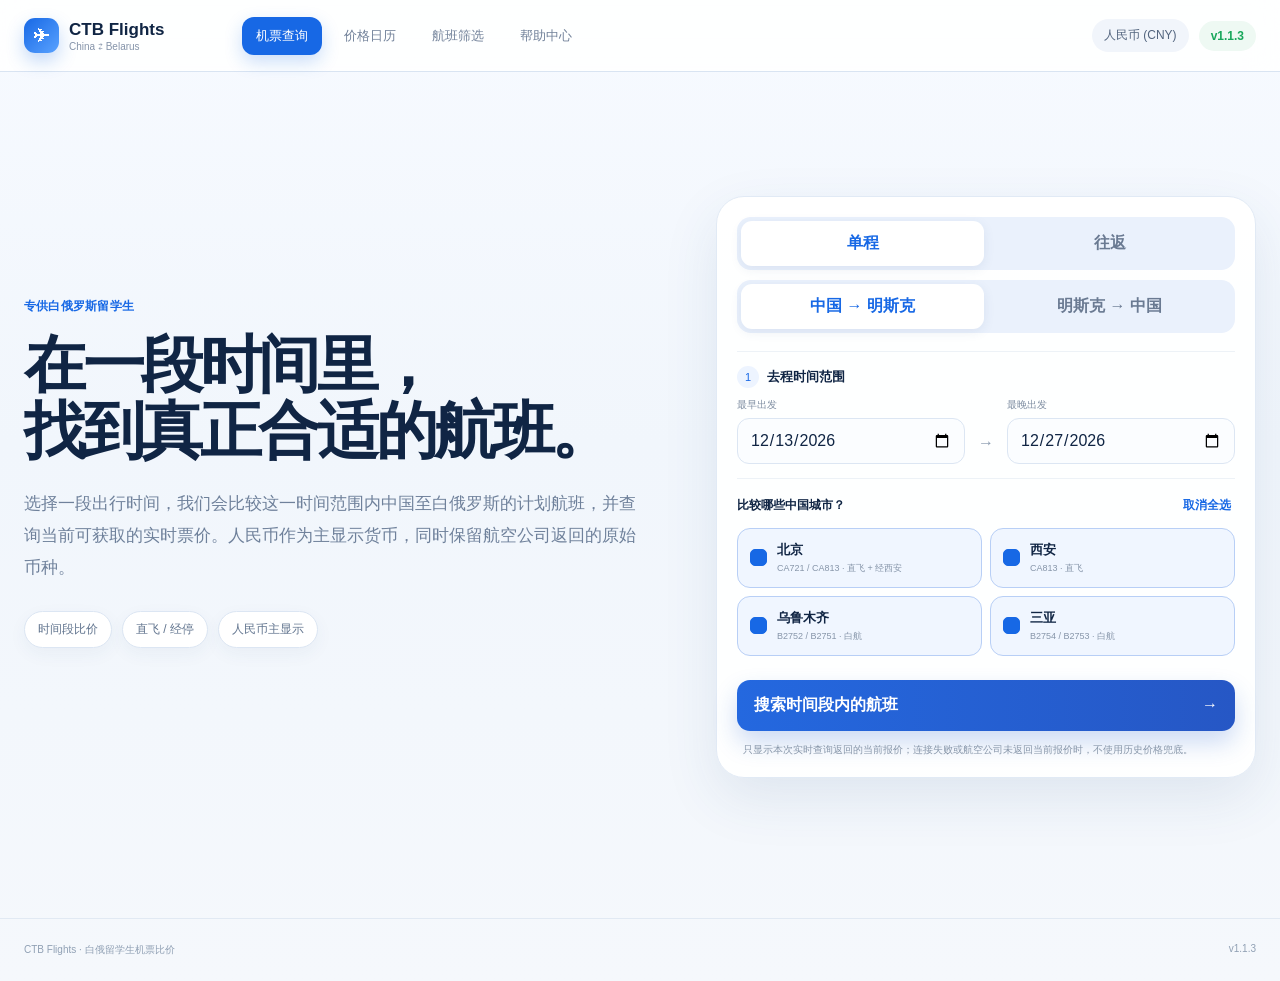
==== commit 1a583e31: "v1.1.3 refresh results assets" ====
--- a/site/results.html
+++ b/site/results.html
@@ -6,8 +6,7 @@
   <meta name="theme-color" content="#f4f7fb">
   <meta http-equiv="Cache-Control" content="no-cache, no-store, must-revalidate">
   <title>CTB Flights · 时间段航班价格比较</title>
-  <link rel="stylesheet" href="./styles.css?v=1.1.1">
-  <link rel="stylesheet" href="./logo-fix.css?v=1.1.1">
+  <link rel="stylesheet" href="./styles.css?v=1.1.3">
 </head>
 <body data-page="results">
   <header class="site-header">
@@ -54,7 +53,7 @@
           <span id="resultCount" class="result-count">—</span>
         </div>
         <div id="flightList" class="flight-list">
-          <div class="loading-card"><div class="spinner"></div><strong>正在查询航空公司当前价格…</strong><small>我们会逐批返回结果，单个航班失败不会拖累整批查询。</small></div>
+          <div class="loading-card"><div class="spinner"></div><strong>正在查询当前实时票价…</strong><small>CTB Flights 会逐批返回结果；单个航班查询失败不会拖累整个时间段。</small></div>
         </div>
       </section>
     </section>
@@ -62,9 +61,8 @@
 
   <footer class="site-footer"><span>CTB Flights · 白俄留学生机票比价</span><span data-version></span></footer>
 
-  <script src="./js/flight-data.js?v=1.1.1" defer></script>
-  <script src="./js/results.js?v=1.1.1" defer></script>
-  <script src="./js/logo-fix.js?v=1.1.1" defer></script>
-  <script src="./js/version.js?v=1.1.1" defer></script>
+  <script src="./js/flight-data.js?v=1.1.3" defer></script>
+  <script src="./js/results.js?v=1.1.3" defer></script>
+  <script src="./js/version.js?v=1.1.3" defer></script>
 </body>
 </html>
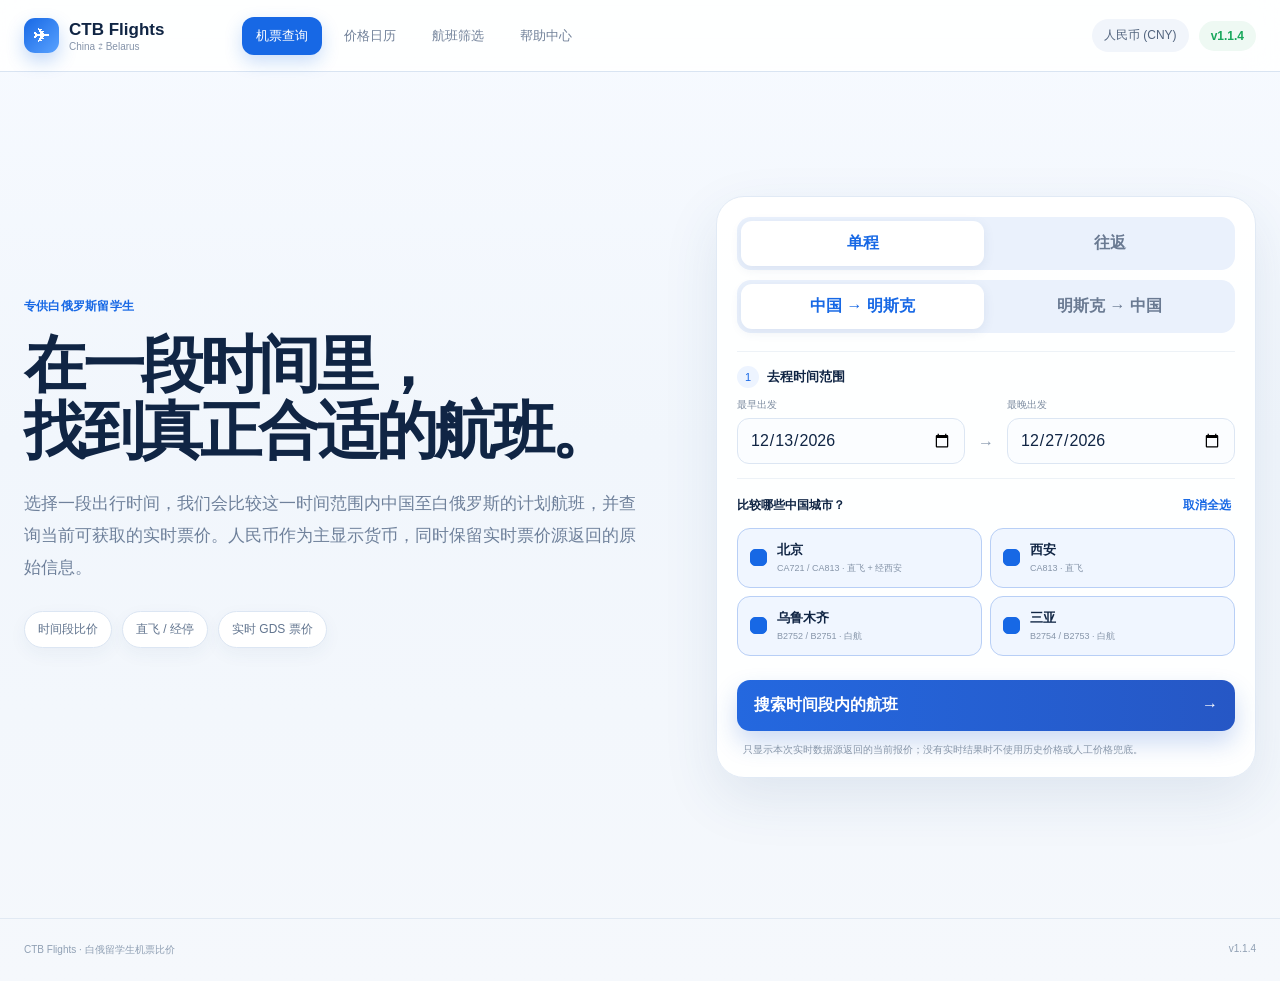
==== commit 581603b8: "v1.1.4 refresh results assets" ====
--- a/site/results.html
+++ b/site/results.html
@@ -6,7 +6,7 @@
   <meta name="theme-color" content="#f4f7fb">
   <meta http-equiv="Cache-Control" content="no-cache, no-store, must-revalidate">
   <title>CTB Flights · 时间段航班价格比较</title>
-  <link rel="stylesheet" href="./styles.css?v=1.1.3">
+  <link rel="stylesheet" href="./styles.css?v=1.1.4">
 </head>
 <body data-page="results">
   <header class="site-header">
@@ -61,8 +61,8 @@
 
   <footer class="site-footer"><span>CTB Flights · 白俄留学生机票比价</span><span data-version></span></footer>
 
-  <script src="./js/flight-data.js?v=1.1.3" defer></script>
-  <script src="./js/results.js?v=1.1.3" defer></script>
-  <script src="./js/version.js?v=1.1.3" defer></script>
+  <script src="./js/flight-data.js?v=1.1.4" defer></script>
+  <script src="./js/results.js?v=1.1.4" defer></script>
+  <script src="./js/version.js?v=1.1.4" defer></script>
 </body>
 </html>
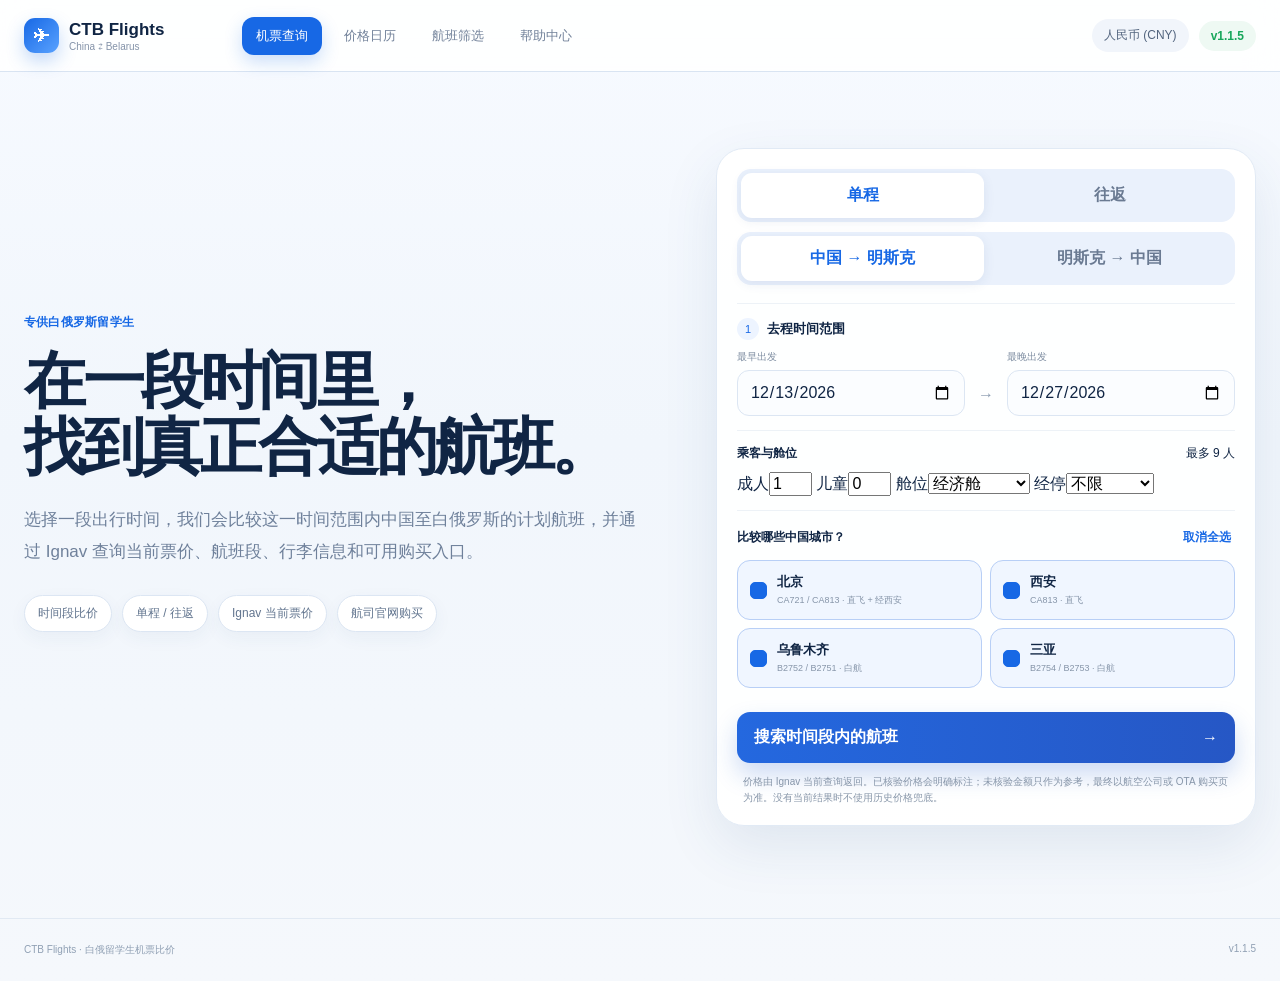
==== commit 53ef47de: "feat: update results page for Ignav flow" ====
--- a/site/results.html
+++ b/site/results.html
@@ -6,7 +6,8 @@
   <meta name="theme-color" content="#f4f7fb">
   <meta http-equiv="Cache-Control" content="no-cache, no-store, must-revalidate">
   <title>CTB Flights · 时间段航班价格比较</title>
-  <link rel="stylesheet" href="./styles.css?v=1.1.4">
+  <link rel="stylesheet" href="./styles.css?v=1.1.5">
+  <link rel="stylesheet" href="./ignav.css?v=1.1.5">
 </head>
 <body data-page="results">
   <header class="site-header">
@@ -31,7 +32,7 @@
         <a id="editSearch" class="secondary-button" href="./index.html">修改搜索</a>
         <label class="sort-control">排序
           <select id="sortSelect">
-            <option value="price">人民币价格最低</option>
+            <option value="price">可靠价格优先</option>
             <option value="date">出发日期最早</option>
             <option value="duration">总时长最短</option>
           </select>
@@ -39,7 +40,7 @@
       </div>
     </section>
 
-    <div id="queryStatus" class="query-status"><span class="status-dot"></span>正在准备查询…</div>
+    <div id="queryStatus" class="query-status"><span class="status-dot"></span>正在准备 Ignav 查询…</div>
 
     <section class="comparison-grid">
       <aside id="calendarPanel" class="panel calendar-panel">
@@ -53,7 +54,7 @@
           <span id="resultCount" class="result-count">—</span>
         </div>
         <div id="flightList" class="flight-list">
-          <div class="loading-card"><div class="spinner"></div><strong>正在查询当前实时票价…</strong><small>CTB Flights 会逐批返回结果；单个航班查询失败不会拖累整个时间段。</small></div>
+          <div class="loading-card"><div class="spinner"></div><strong>正在查询 Ignav 当前票价…</strong><small>单程使用 one-way；往返使用 round-trip，不再简单把两个单程价格相加。</small></div>
         </div>
       </section>
     </section>
@@ -61,8 +62,8 @@
 
   <footer class="site-footer"><span>CTB Flights · 白俄留学生机票比价</span><span data-version></span></footer>
 
-  <script src="./js/flight-data.js?v=1.1.4" defer></script>
-  <script src="./js/results.js?v=1.1.4" defer></script>
-  <script src="./js/version.js?v=1.1.4" defer></script>
+  <script src="./js/flight-data.js?v=1.1.5" defer></script>
+  <script src="./js/results.js?v=1.1.5" defer></script>
+  <script src="./js/version.js?v=1.1.5" defer></script>
 </body>
 </html>
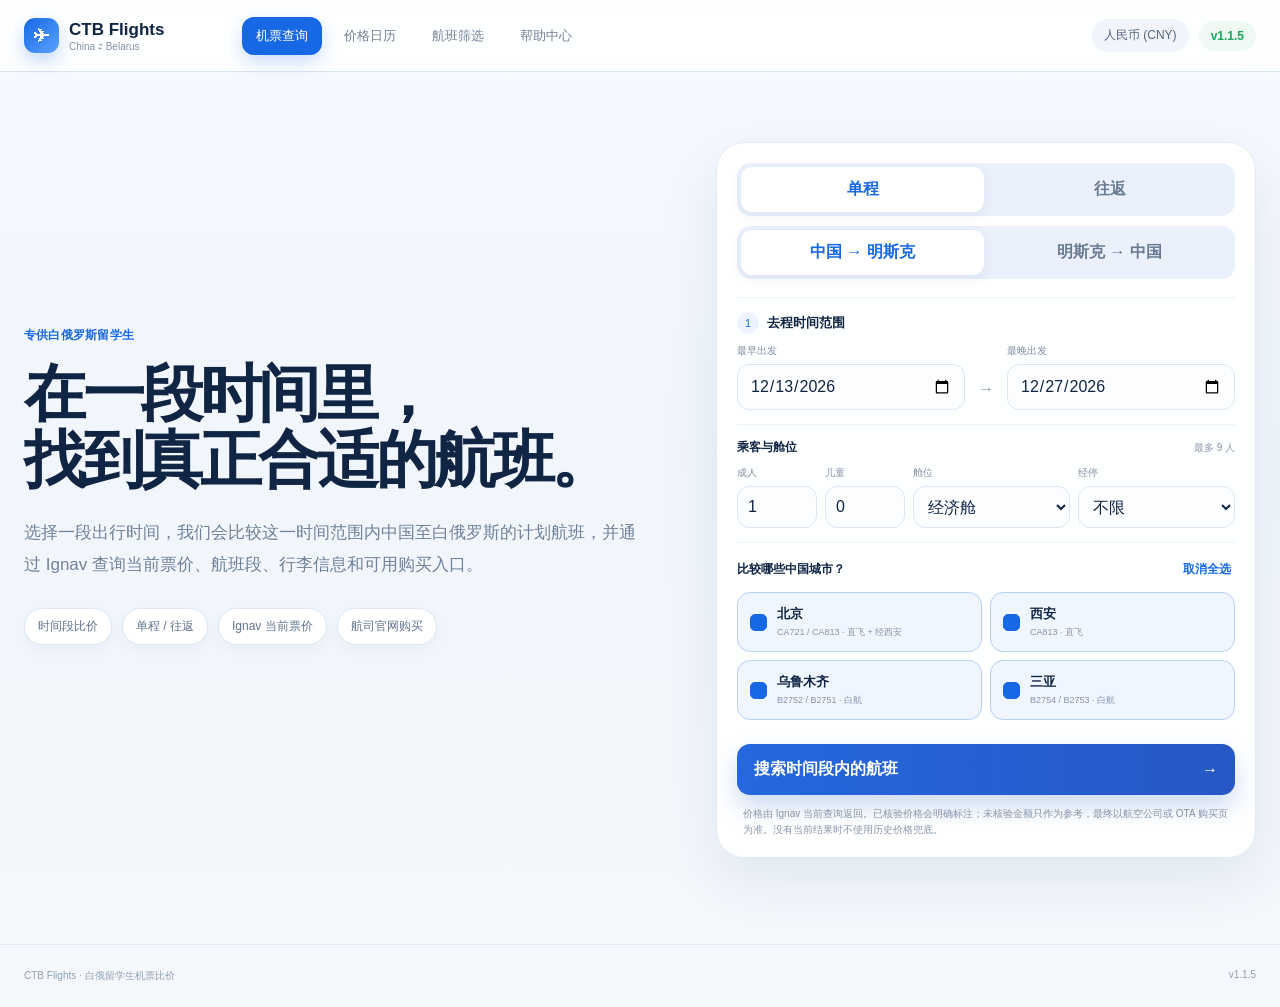
==== commit 44b5f9a5: "chore: bump results assets to v1.1.6" ====
--- a/site/results.html
+++ b/site/results.html
@@ -6,8 +6,8 @@
   <meta name="theme-color" content="#f4f7fb">
   <meta http-equiv="Cache-Control" content="no-cache, no-store, must-revalidate">
   <title>CTB Flights · 时间段航班价格比较</title>
-  <link rel="stylesheet" href="./styles.css?v=1.1.5">
-  <link rel="stylesheet" href="./ignav.css?v=1.1.5">
+  <link rel="stylesheet" href="./styles.css?v=1.1.6">
+  <link rel="stylesheet" href="./ignav.css?v=1.1.6">
 </head>
 <body data-page="results">
   <header class="site-header">
@@ -54,7 +54,7 @@
           <span id="resultCount" class="result-count">—</span>
         </div>
         <div id="flightList" class="flight-list">
-          <div class="loading-card"><div class="spinner"></div><strong>正在查询 Ignav 当前票价…</strong><small>单程使用 one-way；往返使用 round-trip，不再简单把两个单程价格相加。</small></div>
+          <div class="loading-card"><div class="spinner"></div><strong>正在查询 Ignav 当前票价…</strong><small>计划航班优先精确匹配；若航班号建模不同，则展示 Ignav 返回的同航司真实可售方案。</small></div>
         </div>
       </section>
     </section>
@@ -62,8 +62,9 @@
 
   <footer class="site-footer"><span>CTB Flights · 白俄留学生机票比价</span><span data-version></span></footer>
 
-  <script src="./js/flight-data.js?v=1.1.5" defer></script>
-  <script src="./js/results.js?v=1.1.5" defer></script>
-  <script src="./js/version.js?v=1.1.5" defer></script>
+  <script src="./js/flight-data.js?v=1.1.6" defer></script>
+  <script src="./js/brand-overrides.js?v=1.1.6" defer></script>
+  <script src="./js/results.js?v=1.1.6" defer></script>
+  <script src="./js/version.js?v=1.1.6" defer></script>
 </body>
 </html>
--- a/site/ignav.css
+++ b/site/ignav.css
@@ -0,0 +1,4 @@
+/* CTB Flights v1.1.5 · Ignav integration */
+.field-hint{font-size:10px;color:#8b99ab}.travel-grid{display:grid;grid-template-columns:80px 80px 1fr 1fr;gap:8px}.travel-grid label span{display:block;font-size:10px;color:#7f8ea2;margin-bottom:6px}.travel-grid input,.travel-grid select{width:100%;height:42px;padding:0 10px;border:1px solid var(--line);border-radius:12px;background:#fbfdff;color:var(--ink);outline:none}.travel-grid input:focus,.travel-grid select:focus{border-color:#91b8f3;box-shadow:0 0 0 3px rgba(23,104,229,.08)}
+.airline-brand-detail{display:flex;align-items:center;gap:14px;min-width:0}.airline-brand-detail>div{min-width:0}.airline-brand-detail strong{display:block;font-size:13px}.airline-brand-detail small{display:block;font-size:9px;color:#8595aa;margin-top:3px}.segment-list{margin-top:12px;border:1px solid var(--line);border-radius:12px;overflow:hidden;background:#fbfdff}.segment-row{display:grid;grid-template-columns:80px minmax(0,1fr) auto;gap:10px;align-items:center;padding:10px 12px;font-size:10px}.segment-row+.segment-row{border-top:1px solid #edf2f7}.segment-row strong{color:#245dcf}.segment-row span{color:#405b7b}.segment-row small{color:#8291a5;text-align:right}.transfer-row{padding:7px 12px;background:#fff7e8;color:#a86d24;border-top:1px solid #f1dfbf;border-bottom:1px solid #f1dfbf;font-size:9px;text-align:center}.fare-warning{margin-top:8px;padding:8px 10px;border-radius:9px;background:#fff6e6;color:#9c6825;font-size:9px;line-height:1.55}.booking-box{margin-top:12px;padding:11px 13px;border:1px solid var(--line);border-radius:12px;background:#fbfdff}.booking-fetch{border:0;border-radius:10px;background:var(--blue);color:#fff;padding:10px 14px;font-size:10px;font-weight:800}.booking-fetch:disabled{opacity:.6;cursor:wait}.booking-result{margin-top:9px;color:#71829a;font-size:9px}.booking-links{display:flex;flex-direction:column;gap:7px}.booking-links a{display:flex;justify-content:space-between;align-items:center;gap:12px;padding:10px 11px;border:1px solid var(--line);border-radius:10px;background:#fff}.booking-links a:hover{border-color:#a9c8f4;background:#f6faff}.booking-links span strong{display:block;color:#274563;font-size:10px}.booking-links span small{display:block;color:#8595aa;font-size:8px;margin-top:2px}.booking-links b{font-size:9px;color:var(--blue);text-align:right}.summary-airline>strong{font-size:12px;color:#48617e}.summary-price small{line-height:1.35}
+@media(max-width:720px){.travel-grid{grid-template-columns:1fr 1fr}.segment-row{grid-template-columns:64px minmax(0,1fr)}.segment-row small{grid-column:2;text-align:left}.airline-detail-head{gap:12px}.airline-brand-detail{gap:8px}.airline-brand-detail .detail-logo{max-width:135px;max-height:48px}.flight-number strong{font-size:17px}.booking-links a{align-items:flex-start;flex-direction:column}.booking-links b{text-align:left}}
